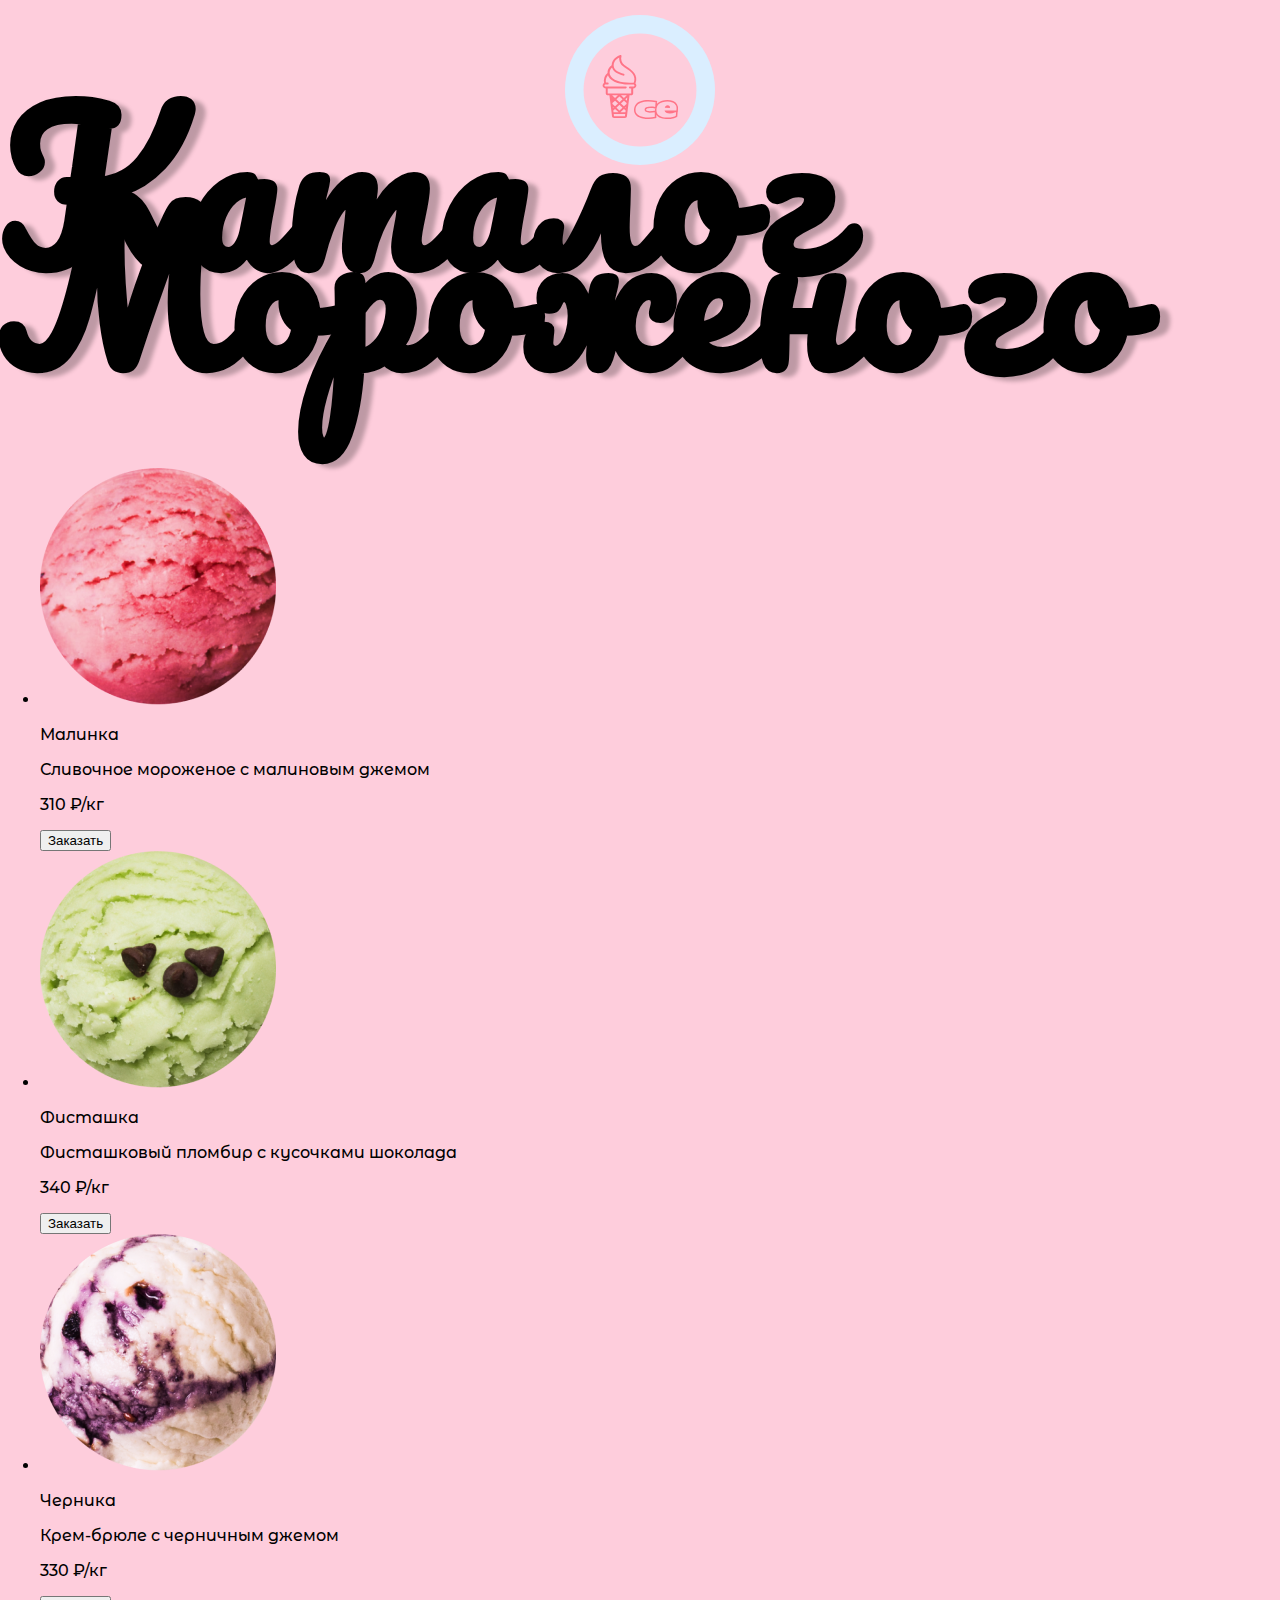
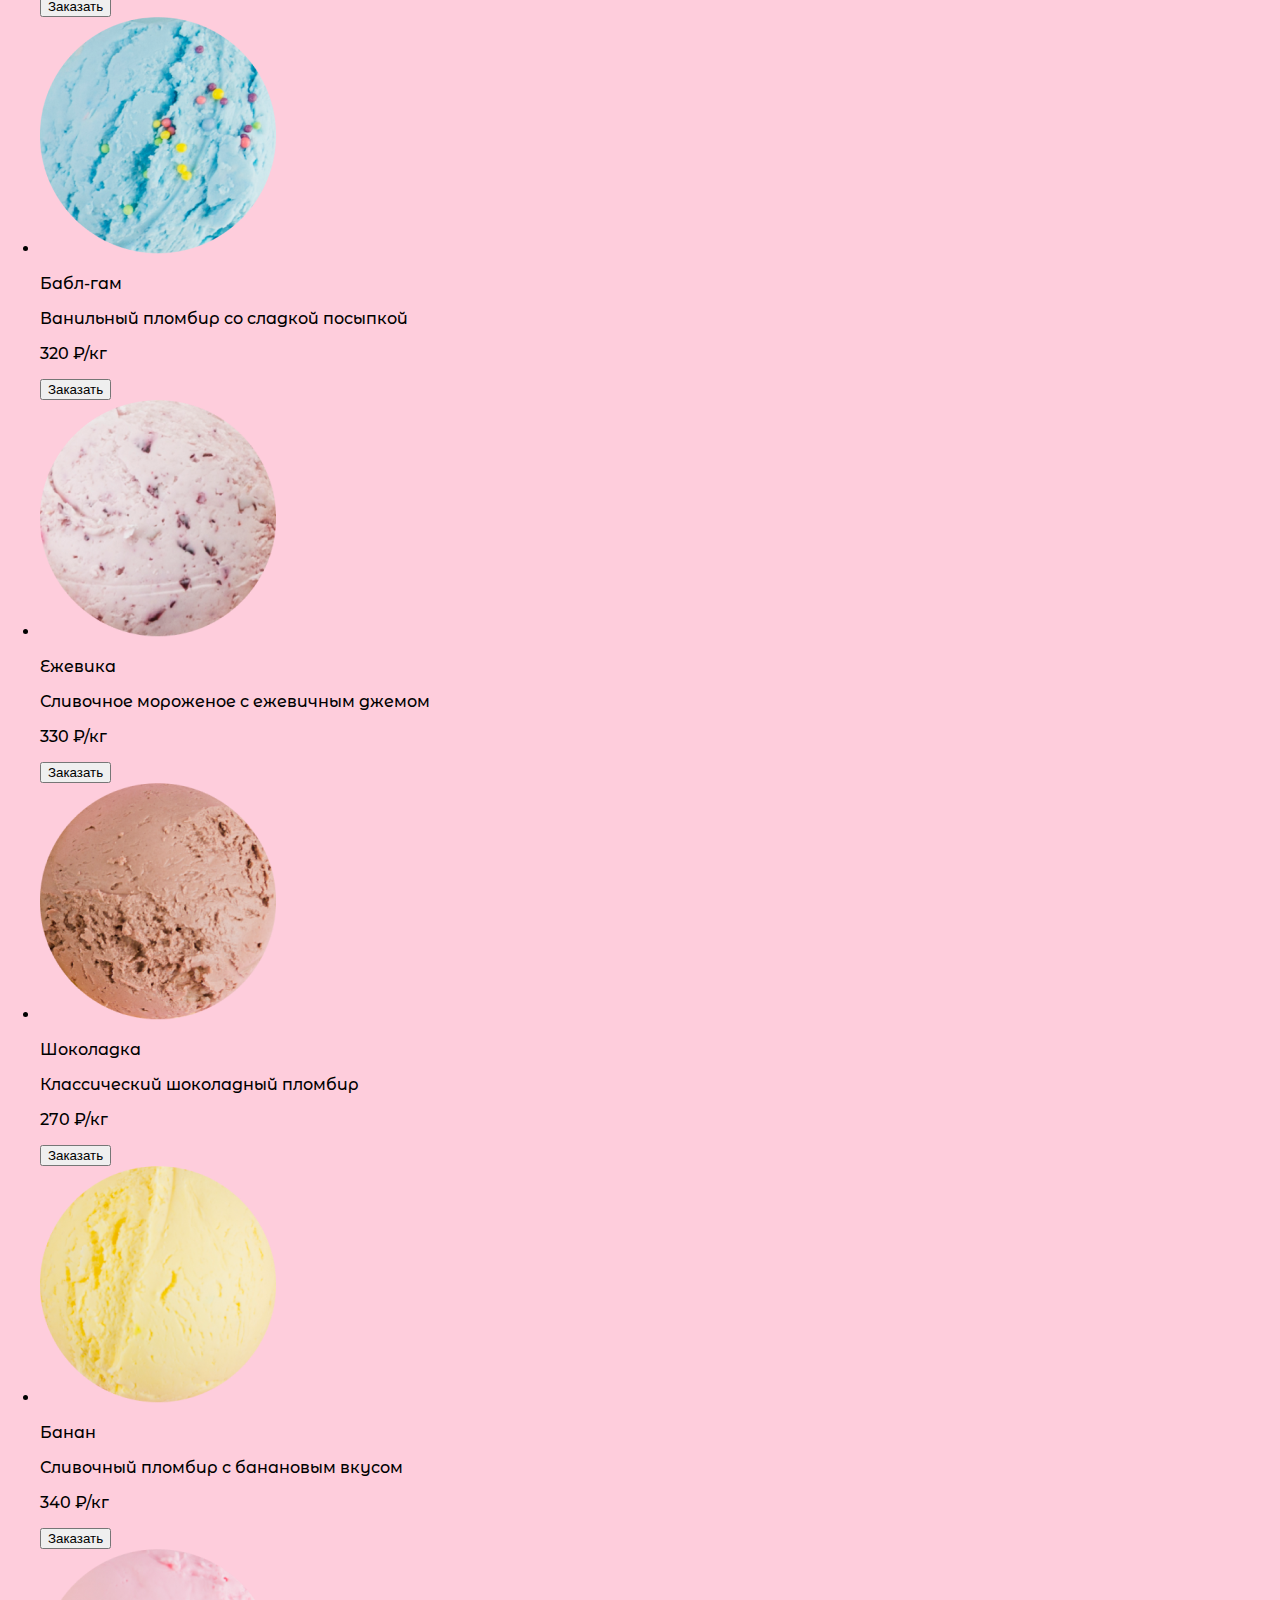
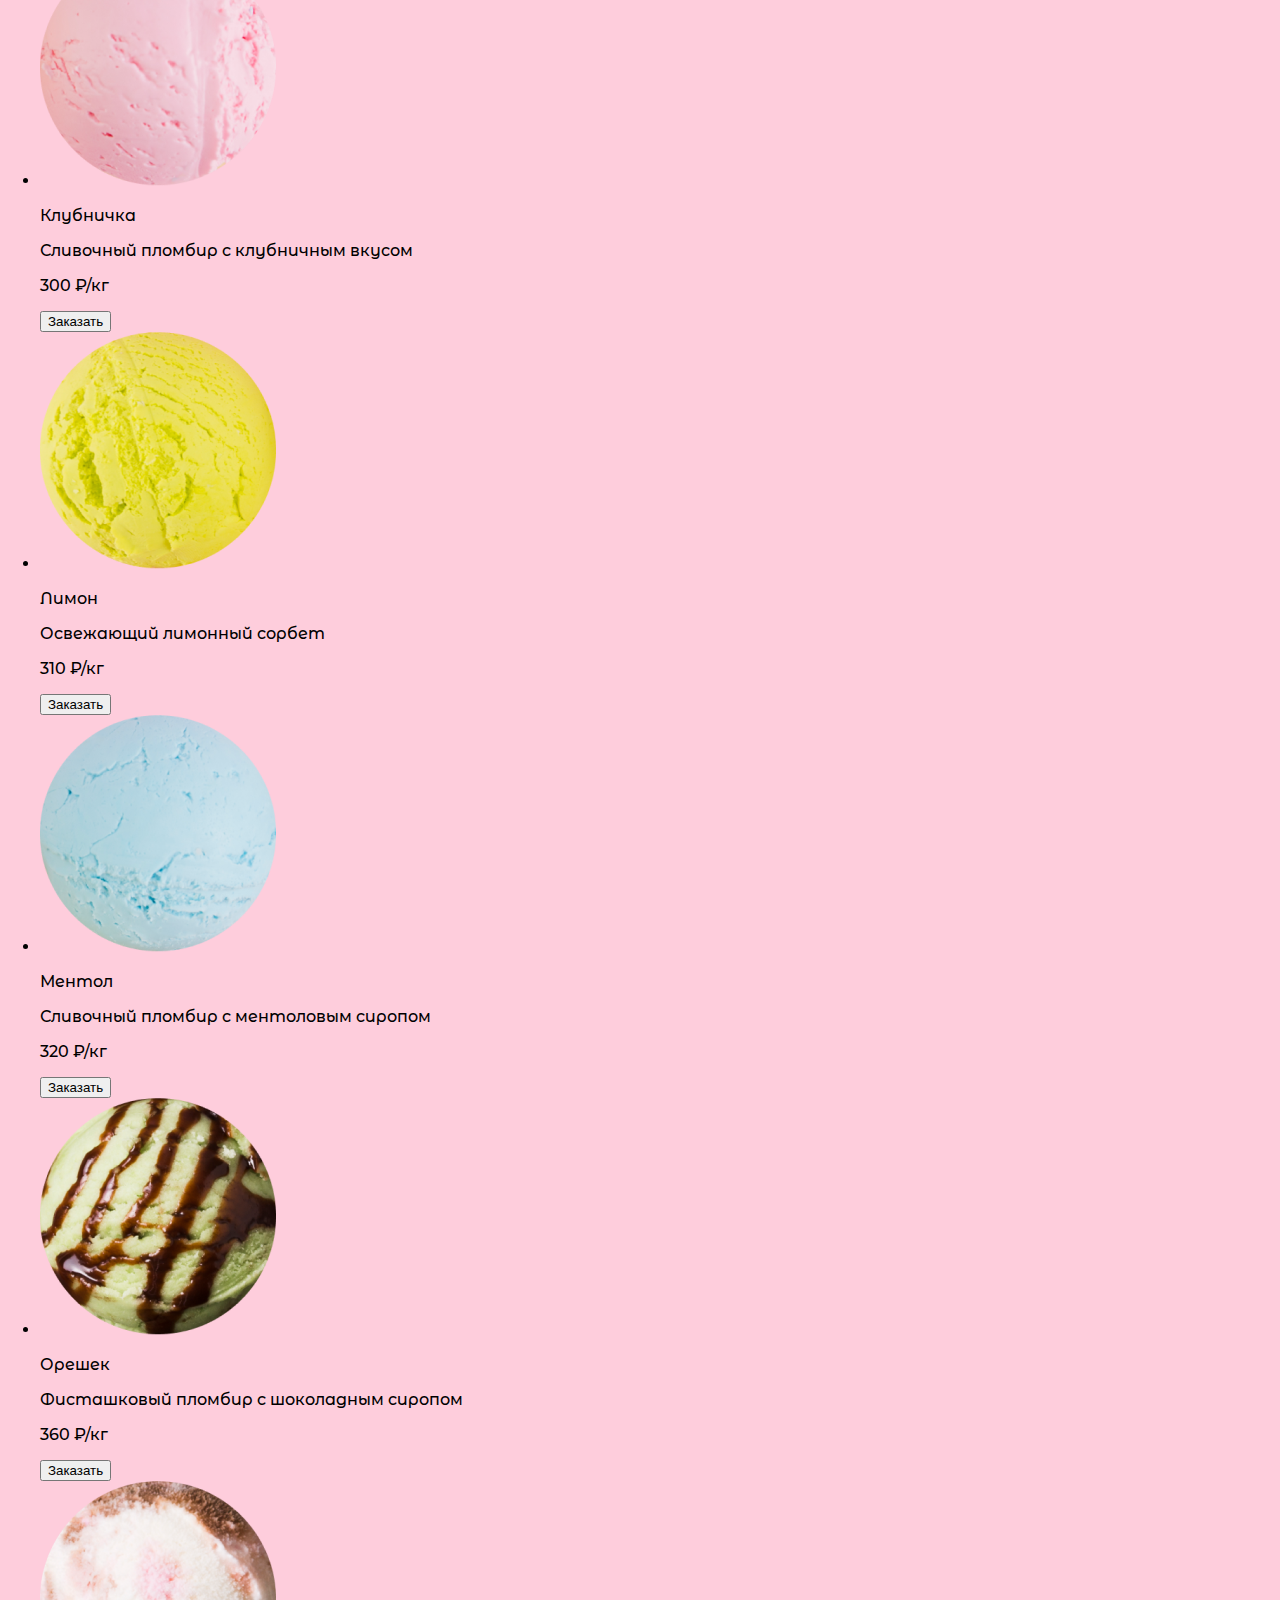
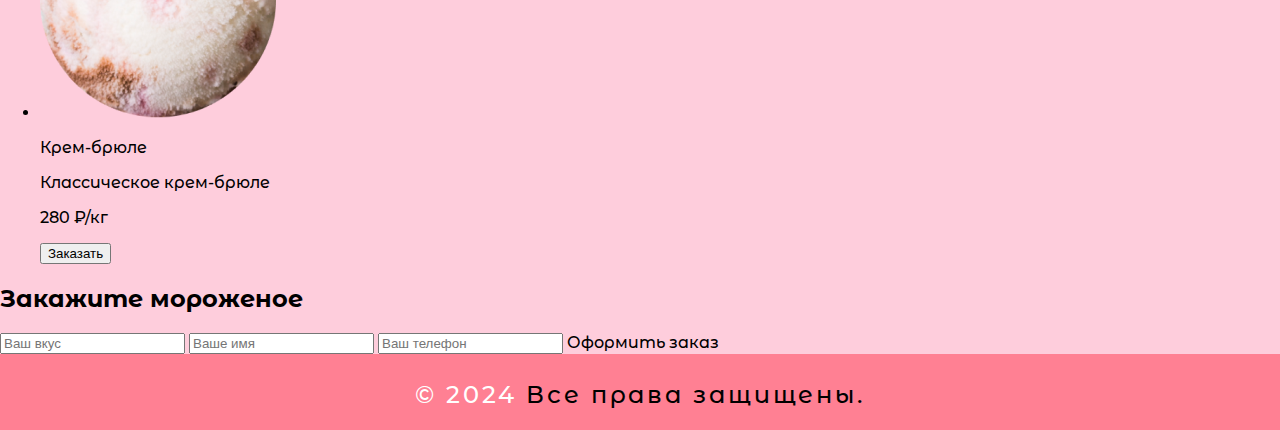
==== catalog.html @ 4548ae8e "Выгружает вторую страницу" ====
<!DOCTYPE html>
<html lang="ru">
    <head>
        <meta charset="UTF-8">
        <meta name="viewport" content="width=device-width, initial-scale=1.0">
        <title>Мороженое</title>
        <link rel="preconnect" href="https://fonts.googleapis.com">
        <link rel="preconnect" href="https://fonts.gstatic.com" crossorigin>
        <link href="https://fonts.googleapis.com/css2?family=Pacifico&display=swap" rel="stylesheet">
        <link href="https://fonts.googleapis.com/css2?family=Montserrat+Alternates:wght@500;700;800&display=swap"
            rel="stylesheet">
        <link rel="stylesheet" href="styles/styles.css">
        <link rel="stylesheet" href="styles/styles-price.css">
    </head>
    <body>
        <main class="content">
            <section class="title">
                <picture>
                    <source srcset="images/logo-mobile.svg" width="41" height="39" media="(max-width: 1239px)">
                    <img src="images/logo.svg" alt="Логотип" class="logo" width="150" height="150">
                </picture>
                <h1 class="title-text">Каталог<br> Мороженого</h1>
            </section>
            <div class="price-section">
            <section class="price">
                <ul class="ice-sell">
                    <li class="ice-sell-prive">
                        <img src="/images/malina1.png" class="icon-sell-img">
                        <p class="card-title">Малинка</p>
                        <p class="card-sub">Сливочное мороженое с малиновым джемом</p>
                        <p class="card-price">310 ₽/кг</p>
                        <button class="card-button">Заказать</button>
                    </li>
                    <li class="ice-sell-prive">
                        <img src="/images/fistahki1.png" class="icon-sell-img">
                        <p class="card-title">Фисташка</p>
                        <p class="card-sub">Фисташковый пломбир с кусочками шоколада</p>
                        <p class="card-price">340 ₽/кг</p>
                        <button class="card-button">Заказать</button>
                    </li>
                    <li class="ice-sell-prive">
                        <img src="/images/chernik1.png" class="icon-sell-img">
                        <p class="card-title">Черника</p>
                        <p class="card-sub">Крем-брюле с черничным джемом</p>
                        <p class="card-price">330 ₽/кг</p>
                        <button class="card-button">Заказать</button>
                    </li>
                    <li class="ice-sell-prive">
                        <img src="/images/bablgam1.png" class="icon-sell-img">
                        <p class="card-title">Бабл-гам</p>
                        <p class="card-sub">Ванильный пломбир со сладкой посыпкой</p>
                        <p class="card-price">320 ₽/кг</p>
                        <button class="card-button">Заказать</button>
                    </li>
                    <li class="ice-sell-prive">
                        <img src="/images/ejevika1.png" class="icon-sell-img">
                        <p class="card-title">Ежевика</p>
                        <p class="card-sub">Сливочное мороженое с ежевичным джемом</p>
                        <p class="card-price">330 ₽/кг</p>
                        <button class="card-button">Заказать</button>
                    </li>
                    <li class="ice-sell-prive">
                        <img src="/images/chokolad1.png" class="icon-sell-img">
                        <p class="card-title">Шоколадка</p>
                        <p class="card-sub">Классический шоколадный пломбир</p>
                        <p class="card-price">270 ₽/кг</p>
                        <button class="card-button">Заказать</button>
                    </li>
                    <li class="ice-sell-prive">
                        <img src="/images/banan1.png" class="icon-sell-img">
                        <p class="card-title">Банан</p>
                        <p class="card-sub">Сливочный пломбир с банановым вкусом</p>
                        <p class="card-price">340 ₽/кг</p>
                        <button class="card-button">Заказать</button>
                    </li>
                    <li class="ice-sell-prive">
                        <img src="/images/klybni1.png" class="icon-sell-img">
                        <p class="card-title">Клубничка</p>
                        <p class="card-sub">Сливочный пломбир с клубничным вкусом</p>
                        <p class="card-price">300 ₽/кг</p>
                        <button class="card-button">Заказать</button>
                    </li>
                    <li class="ice-sell-prive">
                        <img src="/images/lemon1.png" class="icon-sell-img">
                        <p class="card-title">Лимон</p>
                        <p class="card-sub">Освежающий лимонный сорбет</p>
                        <p class="card-price">310 ₽/кг</p>
                        <button class="card-button">Заказать</button>
                    </li>
                    <li class="ice-sell-prive">
                        <img src="/images/mentol1.png" class="icon-sell-img">
                        <p class="card-title">Ментол</p>
                        <p class="card-sub">Сливочный пломбир с ментоловым сиропом</p>
                        <p class="card-price">320 ₽/кг</p>
                        <button class="card-button">Заказать</button>
                    </li>
                    <li class="ice-sell-prive">
                        <img src="/images/orehek1.png" class="icon-sell-img">
                        <p class="card-title">Орешек</p>
                        <p class="card-sub">Фисташковый пломбир с шоколадным сиропом</p>
                        <p class="card-price">360 ₽/кг</p>
                        <button class="card-button">Заказать</button>
                    </li>
                    <li class="ice-sell-prive">
                        <img src="/images/krem-bryle.png" class="icon-sell-img">
                        <p class="card-title">Крем-брюле</p>
                        <p class="card-sub">Классическое крем-брюле</p>
                        <p class="card-price">280 ₽/кг</p>
                        <button class="card-button">Заказать</button>
                    </li>
                </ul>
            </section>
            <section class="order-form">
                <form>
                <h2 class="form-title">Закажите мороженое</h2>
                <div class="form">
                    <input type="text" class="input-form" placeholder="Ваш вкус">
                    <input type="text" class="input-form" placeholder="Ваше имя">
                    <input type="tel" class="input-form" placeholder="Ваш телефон">
                    <buttom class="input__button" type="buttom" >Оформить заказ</buttom>
                </div>
                </form>
            </section>
        </div>
        </main>
        <footer class="footer">
            <p class="footer-text"><span>© 2024</span> Все права защищены.</p>
        </footer>
    
    </body>
</html>
---- styles/styles.css ----
*,
*::before,
*::after {
    box-sizing: border-box;
}

body {
    margin: 0;
    font-family: "Montserrat Alternates", sans-serif;
    font-weight: 500;
    color: #000;
    font-style: normal;
    background: #FECDDC;
}

.visually-hidden {
    position: absolute;
    width: 1px;
    height: 1px;
    margin: -1px;
    border: 0;
    padding: 0;
    white-space: nowrap;
    clip-path: inset(100%);
    clip: rect(0 0 0 0);
    overflow: hidden;
}

.wrapper {
    max-width: 1200px;
    margin: 0 auto;
}

.button {
    font-size: 24px;
    line-height: 29px;
    text-align: center;
    color: #D23166;
    text-decoration: none;
    background: #fff;
    border: 3px solid #D23166;
    border-radius: 60px;
    padding: 19px 36px 15px 43px;
    display: block;
    width: 371px;
}

.header {
    background: url(../images/ice-cream.png) no-repeat right 6% top, url(../images/background1.jpg);
    background-size: 500px auto, cover;
    color: #fff;
    padding: 52px 0 134px;
}

.title {
    font-family: 'Pacifico', cursive;
    font-style: normal;
    font-weight: 400;
    font-size: 100px;
    line-height: 100%;
    letter-spacing: 0.04em;
    text-shadow: 10px 4px 4px rgba(0, 0, 0, 0.25);
    margin: 0 0 90px;
    width: 870px;
}

.promo-text {
    font-size: 22px;
    line-height: 140%;
    margin: 0 0 85px;
    width: 790px;
}

.nav-link {
    font-size: 28px;
    line-height: 34px;
    color: #000000;
    text-decoration: none;
    transition: color 0.3 ease;
    display: inline-block;
}

.nav-link:hover,
.nav-link:focus-visible {
    color: #D23166;
}

.nav-link:active {
    opacity: 0.7;
}

.nav-link::after {
    content: "";
    display: block;
    width: 100%;
    height: 1px;
    background: #D23166;
    transform: scale(0);
    transition: transform 0.3s ease;
    transform-origin: left center;
}

.nav-link:hover::after {
    transform: scale(1);
}

.nav-list {
    margin: 0;
    padding: 0;
    list-style: none;
    display: grid;
    grid-template-columns: 1fr 1fr 150px 2fr;
}

.nav-list-item:last-child {
    grid-column: 4/5;
    margin-left: 80px;
}

.main-nav {
    background: #fff;
    border: solid #D23166 2px;
    border-radius: 100px;
    padding: 17px 93px 22px;
    margin-bottom: 105px;
}

.logo {
    width: 150px;
    height: 150px;
    display: block;
    position: absolute;
    top: 15px;
    left: 50%;
    transform: translateX(-50%);
}

.traditions {
    background: url(../images/milk1.png) no-repeat left 12% top, url(../images/milk2.png) no-repeat right 13% bottom #DAEEFF;
    padding: 102px 0 186px;
    position: relative;
}

.traditions::before {
    content: "";
    display: block;
    width: 250px;
    height: 216px;
    background: url(../images/rainbow.svg) no-repeat;
    position: absolute;
    top: -134px;
    right: 24%;
}

.traditions-title {
    margin: 0 81px 47px 0;
    font-family: 'Pacifico', cursive;
    font-weight: 400;
    font-size: 86px;
    line-height: 151px;
    text-align: right;
    letter-spacing: 0.04em;
    color: #E44277;
    text-shadow: 10px 4px 4px rgba(0, 0, 0, 0.25);
}

.wrapper-text {
    display: grid;
    grid-template-columns: repeat(2, 1fr);
    column-gap: 128px;
}

.traditions-text {
    font-size: 20px;
    line-height: 155%;
    margin: 0 0 16px;
}

.traditions-text:first-of-type {
    margin-top: 165px;
}

.traditions-text:nth-of-type(2) {
    order: 1;
}

.traditions-text:last-of-type {
    text-align: right;
}

.select {
    padding: 65px 0 108px;
}

.select-title {
    font-family: 'Pacifico', cursive;
    font-style: normal;
    font-weight: 400;
    font-size: 60px;
    line-height: 105px;
    text-align: center;
    letter-spacing: 0.04em;
    color: #8008A9;
    text-shadow: 10px 4px 4px rgba(0, 0, 0, 0.25);
    margin: 0 0 205px;
}

.select-list {
    margin: 0;
    padding: 0;
    list-style: none;
    display: flex;
    flex-wrap: wrap;
    gap: 24px;
}

.select-list-item {
    width: 384px;
    background: #DAEEFF;
    padding: 0 20px 41px;
    border-radius: 20px;
    position: relative;
}

.select-image {
    display: block;
    width: 344px;
    height: auto;
    position: absolute;
    top: -126px;
}

.select-subtitle {
    font-family: 'Pacifico', cursive;
    font-weight: 400;
    font-size: 40px;
    line-height: 70px;
    text-align: center;
    color: #8008A9;
    margin: 155px 0 30px;
}

.select-text {
    font-size: 20px;
    line-height: 34px;
    text-align: center;
    margin: 0 0 68px;
}

.select-link {
    display: block;
    text-decoration: none;
    width: 74px;
    height: 74px;
    border-radius: 50%;
    background: url(../images/arrow.svg) no-repeat center #FECDDC;
    border: 2px solid #000;
    margin: 0 auto;
}

.magic {
    background: url(../images/background3.svg) no-repeat, linear-gradient(to bottom, transparent 250px, #DAEEFF 250px);
    background-size: 100% auto, auto auto;
    padding-bottom: 100px;
}

.taste-buttons-list {
    margin: 0 auto;
    padding: 0;
    list-style-type: none;
    display: flex;
    gap: 6px;
}

.taste-button {
    display: block;
    font-size: 24px;
    line-height: 29px;
    text-align: center;
    letter-spacing: 0.12em;
    color: #000000;
    width: 190px;
    border-radius: 100px;
    border: 3px solid #000;
    padding: 19px 5px;
    font-family: inherit;
    transition: background 0.3s ease;
}

.button-vanilla {
    background: #F6E6BB;
    transform: rotate(-7.52deg);
}

.button-vanilla:not(:disabled):hover,
.button-vanilla:focus-visible {
    background: #FADD8C;
}

.taste-button:not(:disabled):active {
    opacity: 0.7;
}

.taste-button:disabled {
    background: #DDDDDD;
    border: #A5A5A5 3px solid;
}

.button-blueberry {
    background: #A470B6;
    transform: rotate(-6.82deg) translateY(-23px);
}

.button-choco {
    background: #92604C;
    transform: rotate(-3.19deg) translateY(-38px);
}

.button-strawberry {
    background: #F09BB2;
    transform: rotate(2.41deg) translateY(-39px);
}

.button-pistach {
    background: #A5CF8A;
    transform: rotate(6.69deg) translateY(-25px);
}

.button-mango {
    background: #F3CB60;
    transform: rotate(9.02deg);
}

.magic-content {
    display: flex;
    gap: 68px;
}

.magic-title {
    font-family: 'Pacifico', cursive;
    font-weight: 400;
    font-size: 96px;
    line-height: 100%;
    text-align: right;
    color: #E44277;
    text-shadow: 10px 4px 4px rgba(0, 0, 0, 0.25);
    margin: 202px 0 41px;
}

.name-list {
    display: none;
}

.magic-text {
    font-size: 20px;
    line-height: 160%;
    text-align: right;
    margin: 0 0 33px;
}

.magic-button {
    color: #000;
    border: #F3CB60 solid 3px;
    margin-left: auto;
}

.ice-cream-list {
    margin: 0;
    padding: 0;
    list-style: none;
    position: relative;
}

.widget {
    width: 644px;
    height: 735px;
    background: url(../images/wafel.png) no-repeat left -100px top -60px, url(../images/circle.svg) no-repeat center;
    flex-shrink: 0;
}

.ice-cream-img {
    position: absolute;
    transition-property: transform;
    transition-duration: 0.3s;
}

.ice-vanilla {
    width: 127px;
    height: 107px;
    top: 300px;
    left: 40px;
}

.ice-blueberry {
    width: 153px;
    height: 139px;
    top: 440px;
    left: 60px;
}

.ice-choco {
    width: 129px;
    height: 117px;
    top: 540px;
    left: 230px;
}

.ice-strawberry {
    width: 134px;
    height: 120px;
    top: 130px;
    left: 370px;
}

.ice-pistach {
    width: 128px;
    height: 119px;
    top: 230px;
    left: 460px;
}

.ice-mango {
    width: 130px;
    height: 130px;
    top: 380px;
    left: 460px;
}
.ice-current {
    transform: scale(1.4);
}

.subscribe {
    padding-top: 190px;
    padding-bottom: 65px;
    background: url(../images/background2.png) repeat-x;
}

.subscribe-input {
    font-family: inherit;
    font-style: normal;
    font-weight: 500;
    font-size: 20px;
    line-height: 24px;
    color: #000000;
    background: #fff;
    border: 2px #000 solid;
    border-radius: 14px;
    padding: 17px 29px 19px 26px;
    width: 367px;
}

.subscribe-button {
    font-family: inherit;
    font-style: normal;
    font-weight: 500;
    font-size: 24px;
    line-height: 29px;
    text-align: center;
    color: #FFFFFF;
    padding: 16px 26px 15px 27px;
    border: 2px #fff solid;
    border-radius: 14px;
    background: #E44277;
    width: 289px;
}

.subscribe-form {
    display: flex;
    gap: 18px;
    align-items: center;
    background: url(../images/subscribe.png) no-repeat right top;
    min-height: 430px;
}

.footer {
    padding-top: 26px;
    padding-bottom: 21px;
    background: #FF8093;
}

.footer-text {
    font-size: 24px;
    line-height: 29px;
    text-align: center;
    letter-spacing: 0.12em;
    color: #000;
    margin: 0;
}

.footer-text span {
    color: #fff;
}

.burger {
    display: none;
}

@media (max-width: 1239px) {
    .button {
        width: 100%;
        padding: 19px 15px 15px;
    }

    .burger {
        border: none;
        background: transparent;
        display: block;
        width: 32px;
        height: 32px;
        display: flex;
        flex-direction: column;
        justify-content: space-between;
        padding: 10px 6px;
        position: absolute;
        top: 21px;
        right: 20px;
        z-index: 5;
    }

    .burger-line {
        display: block;
        width: 20px;
        height: 2px;
        background: #fff;
        transition: transform 0.3s ease;
    }

    .burger-close .burger-line:first-child {
        transform: rotate(-45deg) translate(-3px, 3px);
    }

    .burger-close .burger-line:nth-child(2) {
        display: none;
    }

    .burger-close .burger-line:nth-child(3) {
        transform: rotate(45deg) translate(-4px, -4px);
    }

    .title {
        font-size: 40px;
        letter-spacing: 0.04em;
        text-shadow: 10px 4px 4px rgba(0, 0, 0, 0.25);
        width: 100%;
        margin-bottom: 28px;
    }

    .header {
        padding: 306px 21px 91px 18px;
        background: url(../images/ice-cream.png) no-repeat center top, url(../images/background1.jpg);
        background-size: 227px auto, cover;
    }

    .promo-text {
        font-size: 18px;
        margin-bottom: 41px;
        width: 100%;
    }

    .logo {
        width: 41px;
        height: 39px;
        top: 20px;
        left: 20px;
        transform: translateX(0);
        z-index: 5;
    }

    .main-nav {
        border-radius: 0;
        border: none;
        background: #FFBDC1;
        padding: 0;
        margin-bottom: 0;
        position: absolute;
        top: -100%;
        left: 0;
        right: 0;
        /* display: none; */
        opacity: 0;
        transition-property: top, opacity;
        transition-duration: 0.7s;
        transition-timing-function: ease;
    }

    .main-nav-open {
        /* display: block; */
        top: 0;
        opacity: 1;
        transition-property: top, opacity;
        transition-duration: 1s;
        transition-timing-function: ease;
    }

    .nav-list {
        display: block;
        padding-top: 62px;
    }

    .nav-list-item:last-child {
        margin-left: 0;
    }

    .nav-link {
        color: #FFFFFF;
        display: block;
        text-align: center;
        padding-bottom: 15px;
        padding-top: 18px;
        border-bottom: 1px solid #fff;
    }

    .nav-link-last {
        border-bottom: none;
    }

    .traditions::before {
        display: none;
    }

    .traditions {
        background: url(../images/milk1-mobile.png) no-repeat left top -45px #DAEEFF;
        padding: 94px 20px 32px;
    }

    .traditions-title {
        font-size: 42px;
        line-height: 137%;
        text-align: center;
        text-shadow: 4px 0px 4px rgba(0, 0, 0, 0.25);
        margin-bottom: 20px;
        margin-right: 0;
    }

    .wrapper-text {
        display: block;
    }

    .traditions-text:first-of-type {
        margin-top: 0;
    }

    .traditions-text {
        font-size: 18px;
        margin-bottom: 10px;
    }

    .traditions-text:last-of-type {
        text-align: left;
        background: url(../images/milk2-mobile.png) no-repeat right top -10px;
        padding-top: 76px;
        margin-top: -10px;
        margin-right: -20px;
        padding-right: 20px;
    }

    .select {
        padding: 50px 20px 109px;
    }

    .select-title {
        font-size: 36px;
        line-height: 137%;
        text-shadow: 4px 0px 4px rgba(0, 0, 0, 0.25);
        margin-bottom: 133px;
    }

    .select-list {
        row-gap: 120px;
    }

    .select-image {
        width: 244px;
        top: -85px;
    }

    .select-list-item {
        width: 281px;
        padding: 0 18px 39px;
    }

    .select-subtitle {
        margin: 116px 0 22px;
        font-size: 30px;
        line-height: 53px;
    }

    .select-text {
        font-size: 18px;
        line-height: 34px;
        margin-bottom: 32px;
    }

    .subscribe {
        padding: 344px 20px 52px;
    }

    .subscribe-form {
        background: none;
        display: block;
        min-height: auto;
    }

    .subscribe-input {
        padding: 17px 30px 19px 26px;
        width: 280px;
        margin-bottom: 20px;
    }

    .subscribe-button {
        width: 280px;
        padding: 16px 17px 15px 27px;
    }

    .magic {
        padding-bottom: 52px;
    }

    .taste-button {
        border-radius: 50%;
        width: 50px;
        height: 50px;
        border: none;
        transform: none;
    }

    .taste-button-text {
        display: none;
    }

    .taste-buttons-list {
        display: grid;
        grid-template-columns: repeat(4, 1fr);
        grid-template-rows: repeat(2, 1fr);
        gap: 34px 30px;
        align-items: center;
    }

    .taste-buttons-list li:first-child {
        grid-column: 1/2;
        grid-row: 1/3;
    }

    .taste-buttons-list li:nth-child(4) {
        grid-column: 4/5;
        grid-row: 1/3;
    }

    .magic-content {
        display: block;
    }

    .magic {
        background: url(../images/background3.svg) no-repeat, linear-gradient(to bottom, transparent 50px, #DAEEFF 50px);
        background-size: 100% auto, auto auto;
        position: relative;
        padding-top: 232px;
    }

    .widget {
        width: 100%;
        height: 350px;
        background: url(../images/wafel.png) no-repeat left -40px top -20px, url(../images/circle.svg) no-repeat center;
        background-size: 350px auto, 250px 250px;
    }

    .magic-title {
        font-size: 42px;
        line-height: 137%;
        text-align: center;
        text-shadow: 4px 0px 4px rgba(0, 0, 0, 0.25);
        margin: 0;
        position: absolute;
        left: 0;
        top: 81px;
    }

    .magic-text {
        font-size: 18px;
        line-height: 155%;
        text-align: left;
        padding-left: 20px;
        padding-right: 20px;
        margin-bottom: 22px;
    }

    .ice-vanilla {
        width: 63px;
        height: 53px;
        top: 140px;
        left: 20px;
    }

    .ice-blueberry {
        width: 75px;
        height: 68px;
        top: 200px;
        left: 30px;
    }

    .ice-choco {
        width: 64px;
        height: 58px;
        top: 250px;
        left: 100px;
    }

    .ice-strawberry {
        width: 66px;
        height: 59px;
        top: 50px;
        left: 180px;
    }

    .ice-pistach {
        width: 63px;
        height: 59px;
        top: 100px;
        left: 230px;
    }

    .ice-mango {
        width: 65px;
        height: 65px;
        top: 180px;
        left: 230px;
    }
    

    .magic-button {
        width: 280px;
        margin: 0 auto;
    }

    .name-list {
        display: block;
        margin: 0;
        padding: 0;
        list-style-type: none;
        width: 100%;
        position: relative;
        min-height: 115px;
    }

    .name {
        position: absolute;
        font-size: 24px;
        line-height: 29px;
        text-align: center;
        letter-spacing: 0.12em;
        color: #000000;
        border-top: 3px #000 solid;
        border-bottom: 3px #000 solid;
        padding-top: 19px;
        padding-bottom: 21px;
        margin-bottom: 40px;
        opacity: 0;
        transform: translateX(100%);
        transition-property: display, opacity, transform;
        transition-duration: 0.3s;
        transition-delay: 0s, 0.3s;
        top: 0;
        left: 0;
        right: 0;
    }
    .name-vanille {
        background: #F6E6BB;
    }
    .name-blueberry {
        background: #A470B6;
    }
    .name-choco {
        background: #92604C;
    }
    .name-strawberry {
        background: #F09BB2;
    }
    .name-pistach {
        background: #A5CF8A;
    }
    .name-mango {
        background: #F3CB60;
    }
    .name-current {
        display: block;
        opacity: 1;
        transform: translateX(0);
    }
}
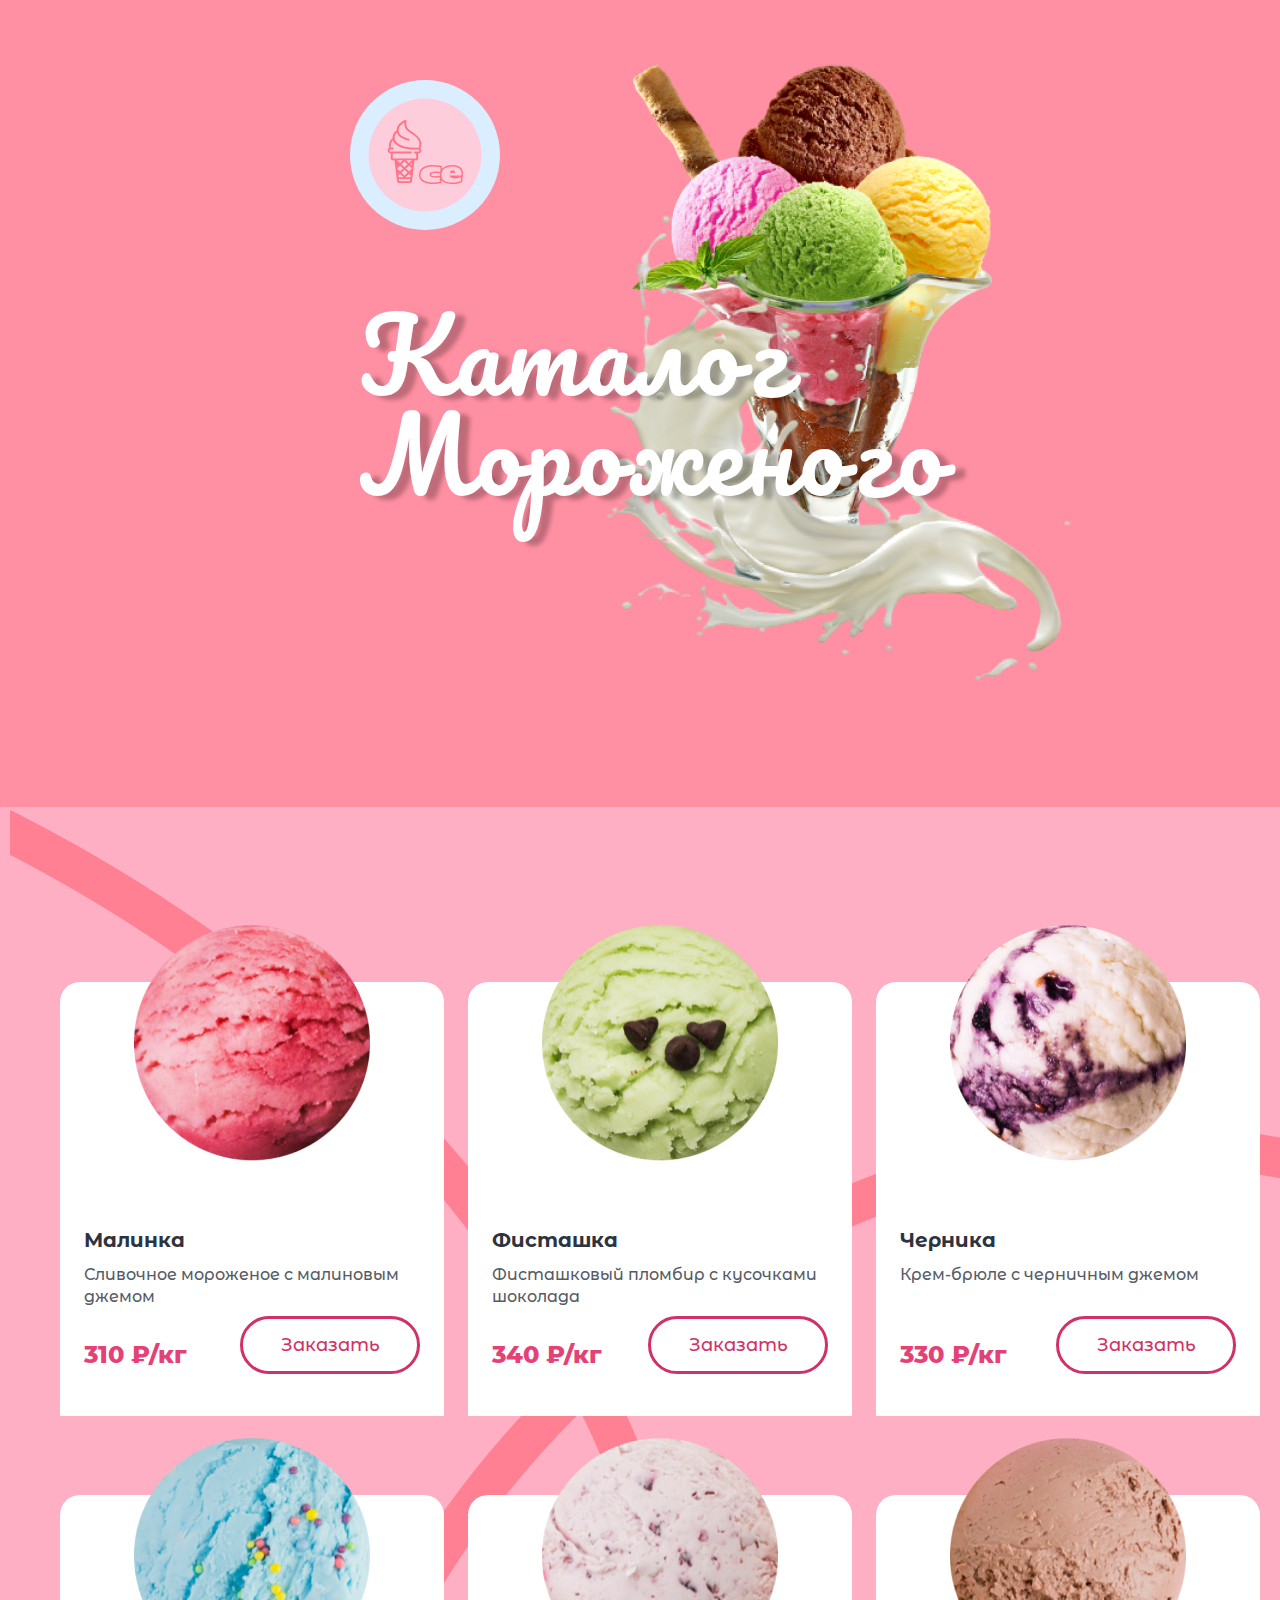
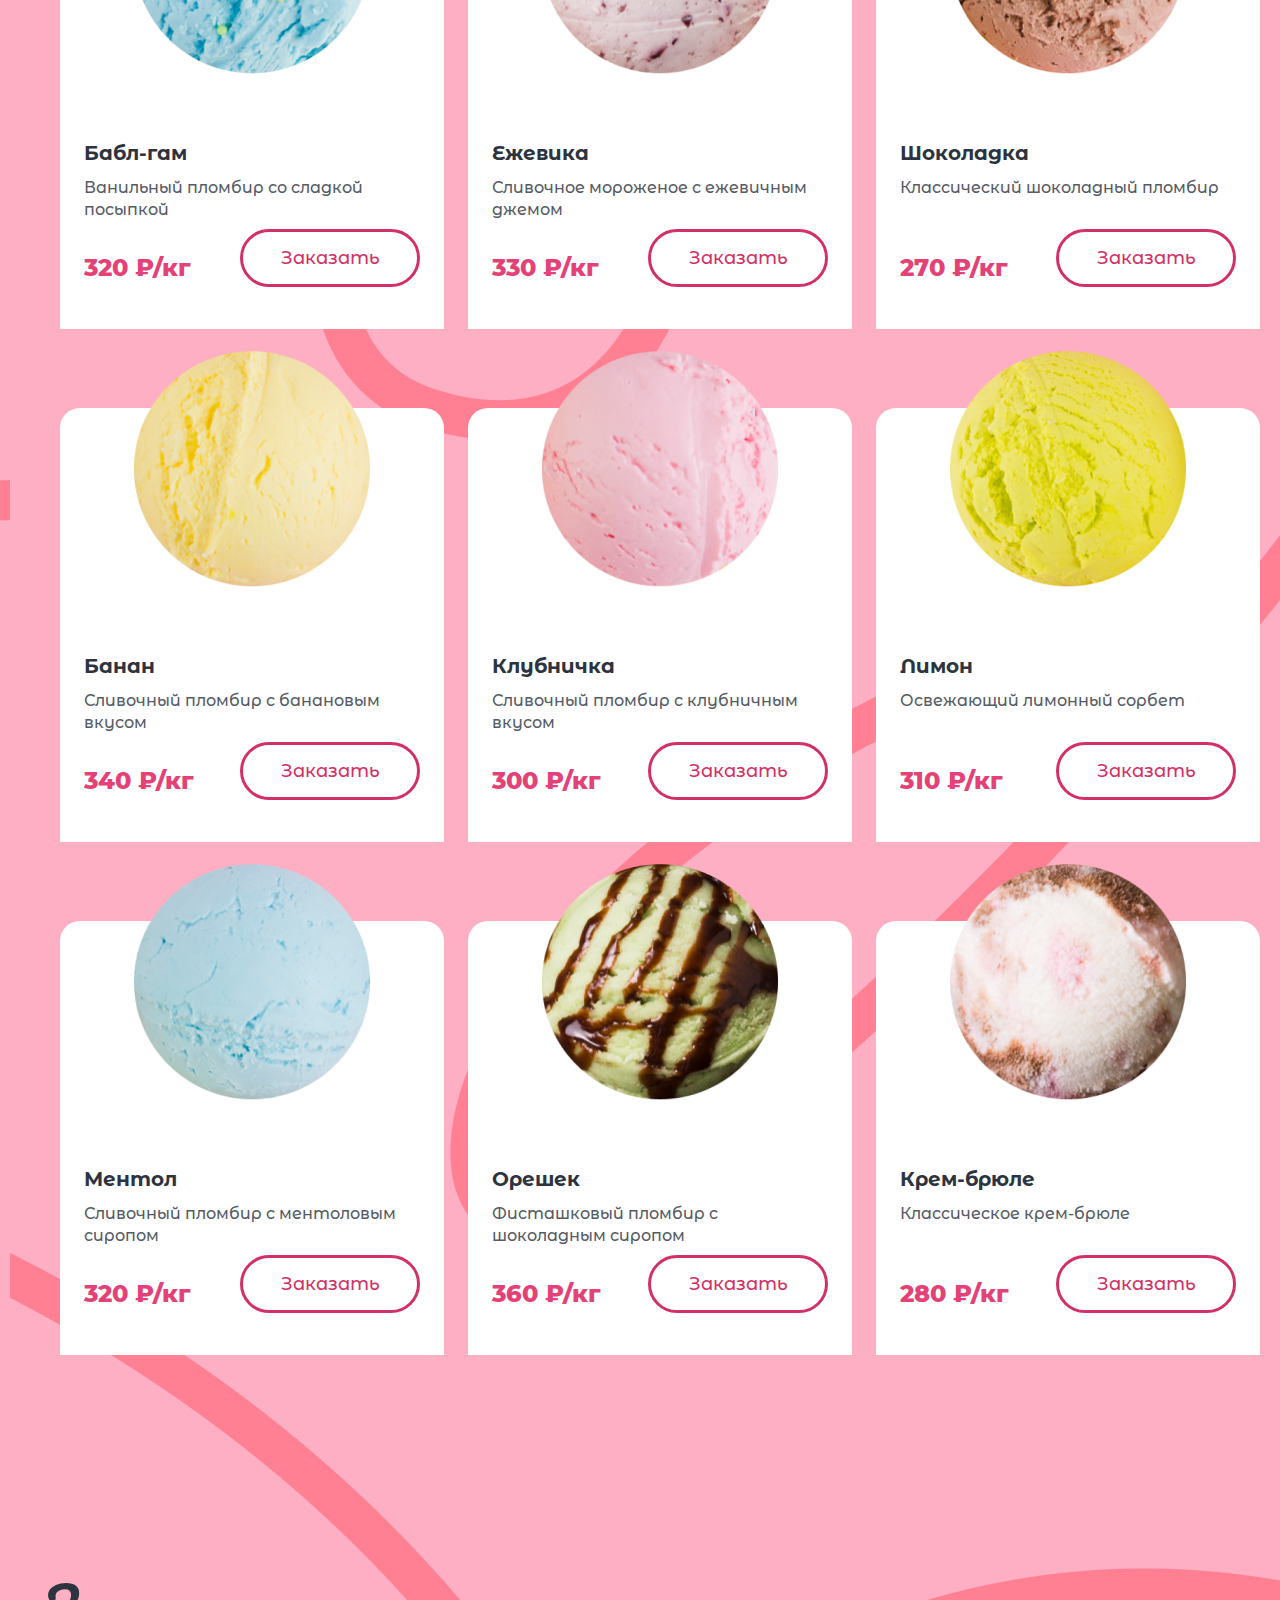
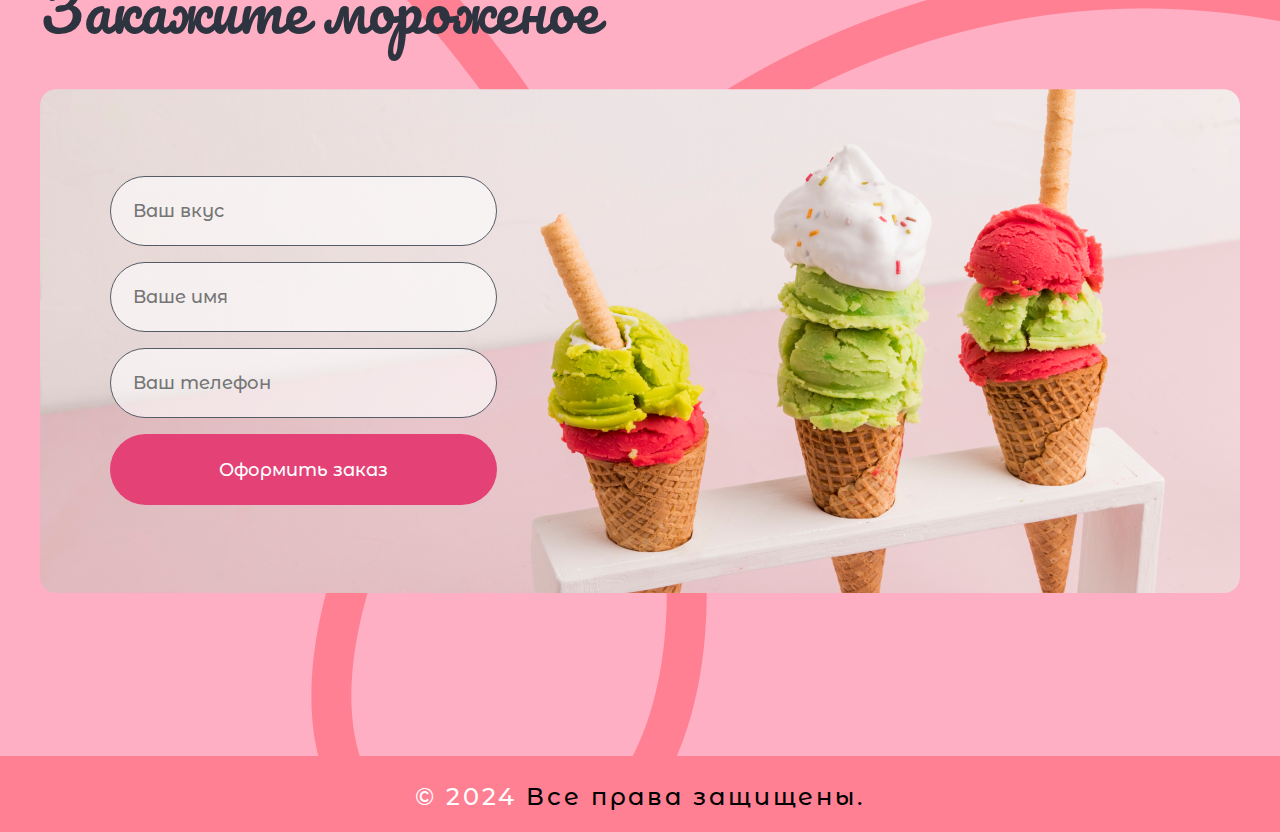
==== commit 2755d1af: "Update catalog.html" ====
--- a/catalog.html
+++ b/catalog.html
@@ -25,84 +25,84 @@
             <section class="price">
                 <ul class="ice-sell">
                     <li class="ice-sell-prive">
-                        <img src="/images/malina1.png" class="icon-sell-img">
+                        <img src="images/malina1.png" class="icon-sell-img">
                         <p class="card-title">Малинка</p>
                         <p class="card-sub">Сливочное мороженое с малиновым джемом</p>
                         <p class="card-price">310 ₽/кг</p>
                         <button class="card-button">Заказать</button>
                     </li>
                     <li class="ice-sell-prive">
-                        <img src="/images/fistahki1.png" class="icon-sell-img">
+                        <img src="images/fistahki1.png" class="icon-sell-img">
                         <p class="card-title">Фисташка</p>
                         <p class="card-sub">Фисташковый пломбир с кусочками шоколада</p>
                         <p class="card-price">340 ₽/кг</p>
                         <button class="card-button">Заказать</button>
                     </li>
                     <li class="ice-sell-prive">
-                        <img src="/images/chernik1.png" class="icon-sell-img">
+                        <img src="images/chernik1.png" class="icon-sell-img">
                         <p class="card-title">Черника</p>
                         <p class="card-sub">Крем-брюле с черничным джемом</p>
                         <p class="card-price">330 ₽/кг</p>
                         <button class="card-button">Заказать</button>
                     </li>
                     <li class="ice-sell-prive">
-                        <img src="/images/bablgam1.png" class="icon-sell-img">
+                        <img src="images/bablgam1.png" class="icon-sell-img">
                         <p class="card-title">Бабл-гам</p>
                         <p class="card-sub">Ванильный пломбир со сладкой посыпкой</p>
                         <p class="card-price">320 ₽/кг</p>
                         <button class="card-button">Заказать</button>
                     </li>
                     <li class="ice-sell-prive">
-                        <img src="/images/ejevika1.png" class="icon-sell-img">
+                        <img src="images/ejevika1.png" class="icon-sell-img">
                         <p class="card-title">Ежевика</p>
                         <p class="card-sub">Сливочное мороженое с ежевичным джемом</p>
                         <p class="card-price">330 ₽/кг</p>
                         <button class="card-button">Заказать</button>
                     </li>
                     <li class="ice-sell-prive">
-                        <img src="/images/chokolad1.png" class="icon-sell-img">
+                        <img src="images/chokolad1.png" class="icon-sell-img">
                         <p class="card-title">Шоколадка</p>
                         <p class="card-sub">Классический шоколадный пломбир</p>
                         <p class="card-price">270 ₽/кг</p>
                         <button class="card-button">Заказать</button>
                     </li>
                     <li class="ice-sell-prive">
-                        <img src="/images/banan1.png" class="icon-sell-img">
+                        <img src="images/banan1.png" class="icon-sell-img">
                         <p class="card-title">Банан</p>
                         <p class="card-sub">Сливочный пломбир с банановым вкусом</p>
                         <p class="card-price">340 ₽/кг</p>
                         <button class="card-button">Заказать</button>
                     </li>
                     <li class="ice-sell-prive">
-                        <img src="/images/klybni1.png" class="icon-sell-img">
+                        <img src="images/klybni1.png" class="icon-sell-img">
                         <p class="card-title">Клубничка</p>
                         <p class="card-sub">Сливочный пломбир с клубничным вкусом</p>
                         <p class="card-price">300 ₽/кг</p>
                         <button class="card-button">Заказать</button>
                     </li>
                     <li class="ice-sell-prive">
-                        <img src="/images/lemon1.png" class="icon-sell-img">
+                        <img src="images/lemon1.png" class="icon-sell-img">
                         <p class="card-title">Лимон</p>
                         <p class="card-sub">Освежающий лимонный сорбет</p>
                         <p class="card-price">310 ₽/кг</p>
                         <button class="card-button">Заказать</button>
                     </li>
                     <li class="ice-sell-prive">
-                        <img src="/images/mentol1.png" class="icon-sell-img">
+                        <img src="images/mentol1.png" class="icon-sell-img">
                         <p class="card-title">Ментол</p>
                         <p class="card-sub">Сливочный пломбир с ментоловым сиропом</p>
                         <p class="card-price">320 ₽/кг</p>
                         <button class="card-button">Заказать</button>
                     </li>
                     <li class="ice-sell-prive">
-                        <img src="/images/orehek1.png" class="icon-sell-img">
+                        <img src="images/orehek1.png" class="icon-sell-img">
                         <p class="card-title">Орешек</p>
                         <p class="card-sub">Фисташковый пломбир с шоколадным сиропом</p>
                         <p class="card-price">360 ₽/кг</p>
                         <button class="card-button">Заказать</button>
                     </li>
                     <li class="ice-sell-prive">
-                        <img src="/images/krem-bryle.png" class="icon-sell-img">
+                        <img src="images/krem-bryle.png" class="icon-sell-img">
                         <p class="card-title">Крем-брюле</p>
                         <p class="card-sub">Классическое крем-брюле</p>
                         <p class="card-price">280 ₽/кг</p>
@@ -128,4 +128,4 @@
         </footer>
     
     </body>
-</html>+</html>
--- a/styles/styles-price.css
+++ b/styles/styles-price.css
@@ -0,0 +1,210 @@
+
+
+picture {
+    position: absolute;
+    width: 131px;
+    height: 131px;
+    left: 359px;
+    top: 65px;
+}
+
+.title-text {
+    font-family: 'Pacifico';
+    font-style: normal;
+    font-weight: 400;
+    font-size: 100px;
+    line-height: 100%;
+    letter-spacing: 0.04em;
+    margin: 0;
+    color: #FFFFFF;
+    text-shadow: 10px 4px 4px rgba(0, 0, 0, 0.25);
+    padding-left: 359px;
+}
+
+.title {
+    display: flex;
+    justify-content: space-around;
+    flex-direction: column;
+    background: url(/images/ice-cream2.png) no-repeat right;
+    min-height: 807px;
+    width: 100%;
+    background-color: #FF8093CC;
+    margin: 0;
+}
+
+.price-section {
+    padding-top: 175px;
+    min-height: 2493px;
+    background: url(/images/line2.png) #FEAFC3 10px top;
+}
+
+.price {
+    display: flex;
+    justify-content: center;
+}
+
+.ice-sell {
+    width: 1400px;
+    margin: 0;
+    list-style-type: none;
+    display: flex;
+    justify-content: center;
+    align-items: center;
+    flex-wrap: wrap;
+    row-gap: 79px;
+    column-gap: 24px;
+}
+
+.ice-sell-prive {
+    width: 384px;
+    height: 434px;
+    border-top-left-radius: 20px;
+    border-top-right-radius: 20px;
+    background: #FFFFFF;
+    background-position: top center;
+    display: grid;
+  /* Будет создано 3 колонки */
+    grid-template-columns: 24px 156px 180px 24px;
+  /* Будет создано 3 ряда */
+    grid-template-rows: 226px 40px 68px 58px;
+    justify-content: center;
+    grid-template-areas:
+    "padding img img padding1"
+    "padding title title padding1"
+    "padding sub sub padding1"
+    "padding price button padding1";
+}
+
+.icon-sell-img {
+    grid-area: img;
+    width: 236px;
+    height: 236px;
+    position: relative;
+    left: 50px;
+    top: -57px;
+}
+.card-title {
+    grid-area: title;
+    font-family: 'Montserrat Alternates';
+    font-style: normal;
+    font-weight: 700;
+    font-size: 20px;
+    line-height: 24px;
+    color: #2D3440;
+}
+.card-sub {
+    grid-area: sub;
+    font-family: 'Montserrat Alternates';
+    font-style: normal;
+    font-weight: 500;
+    font-size: 16px;
+    line-height: 22px;
+    color: #565C66;
+}
+.card-price {
+    grid-area: price;
+    font-family: 'Montserrat Alternates';
+    font-style: normal;
+    font-weight: 800;
+    font-size: 24px;
+    line-height: 29px;
+    color: #E44277;
+}
+
+.card-button{
+    grid-area: button;
+    background: #FFFFFF;
+    border: 3px solid #D23166;
+    border-radius: 60px;
+    font-family: 'Montserrat Alternates';
+    font-style: normal;
+    font-weight: 500;
+    font-size: 18px;
+    line-height: 29px;
+    text-align: center;
+    color: #D23166;
+    transition-property: background-color, color;
+    transition-duration: 0.3s;
+}
+
+.card-button:hover  {
+    background-color:  #E44277;
+    border: 0;
+    color: #FFFFFF;
+}
+.card-button:active  {
+    border: 0;
+    color: #FFFFFF;
+    background: rgba(210, 49, 102, 0.7);
+    border: 3px solid rgba(210, 49, 102, 0.7);
+}
+
+.order-form {
+    width: 100%;
+    min-height: 787px;
+    display: flex;
+    justify-content: center;
+    flex-direction: column;
+    align-items: center;
+    padding-top: 174px;
+    padding-bottom: 163px;
+}
+
+.form-title {
+    font-family: 'Pacifico';
+    font-style: normal;
+    font-weight: 400;
+    font-size: 60px;
+    line-height: 100%;
+    color: #2D3440;
+}
+
+.form {
+    background: url(/images/form-fon.png);
+    border-radius: 16px;
+    width: 1200px;
+    height: 504px;
+    display: flex;
+    flex-direction: column;
+    row-gap: 16px;
+    justify-content: center;
+    align-items: flex-start;
+    padding-left: 70px;
+}
+
+.input-form {
+    box-sizing: border-box;
+    background: rgba(255, 255, 255, 0.6);
+    border: 1px solid #565C66;
+    border-radius: 60px;
+    width: 387px;
+    height: 70px;
+    padding-left: 22px;
+    font-family: 'Montserrat Alternates';
+    font-style: normal;
+    font-weight: 500;
+    font-size: 18px;
+    line-height: 22px;
+    color: rgba(45, 52, 64, 0.6);
+}
+.input__button {
+    width: 387px;
+    height: 71px;
+    background-color: #E44277;
+    border-radius: 60px;
+    font-family: 'Montserrat Alternates';
+    font-style: normal;
+    font-weight: 500;
+    font-size: 18px;
+    line-height: 22px;
+    color: #FFFFFF;
+    display: flex;
+    justify-content: center;
+    align-items: center;
+    transition-property: background-color;
+    transition-duration: 0.3s;
+}
+
+.input__button:hover {
+    background-color:  #df5683;
+}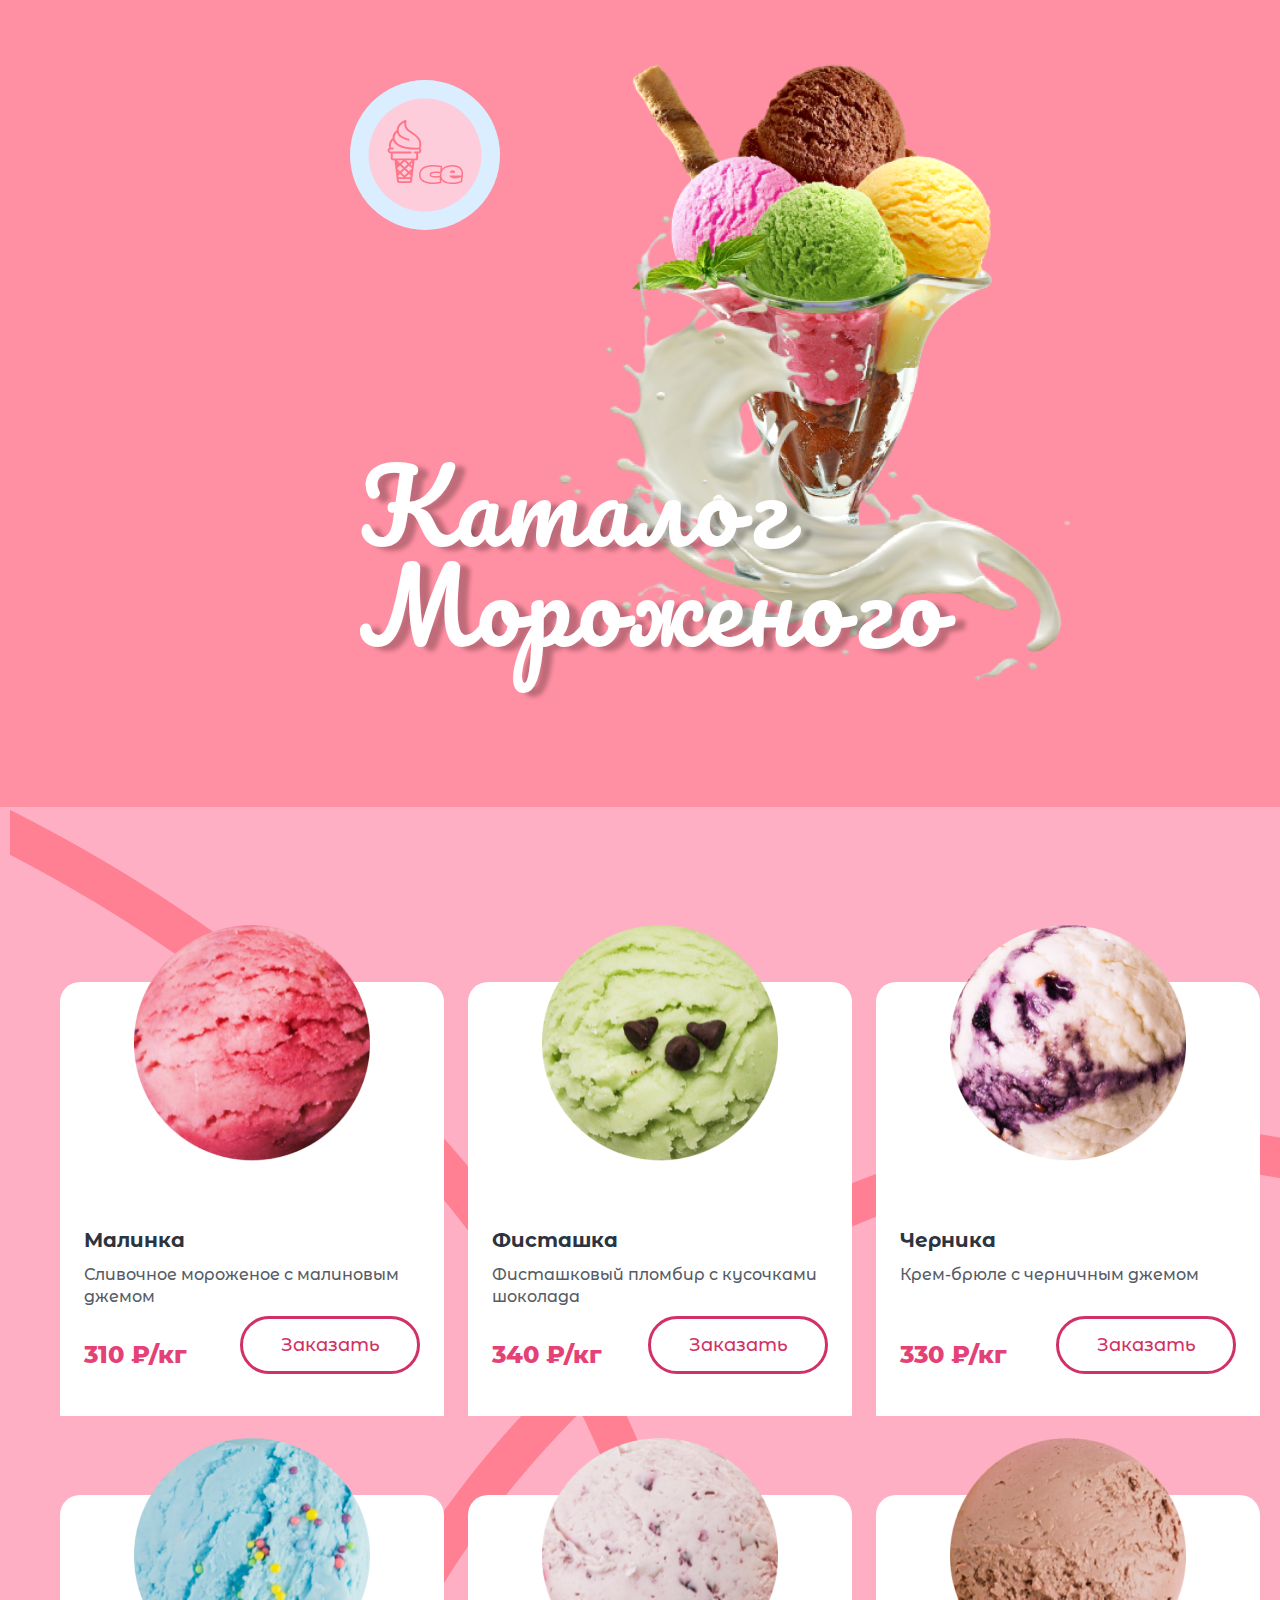
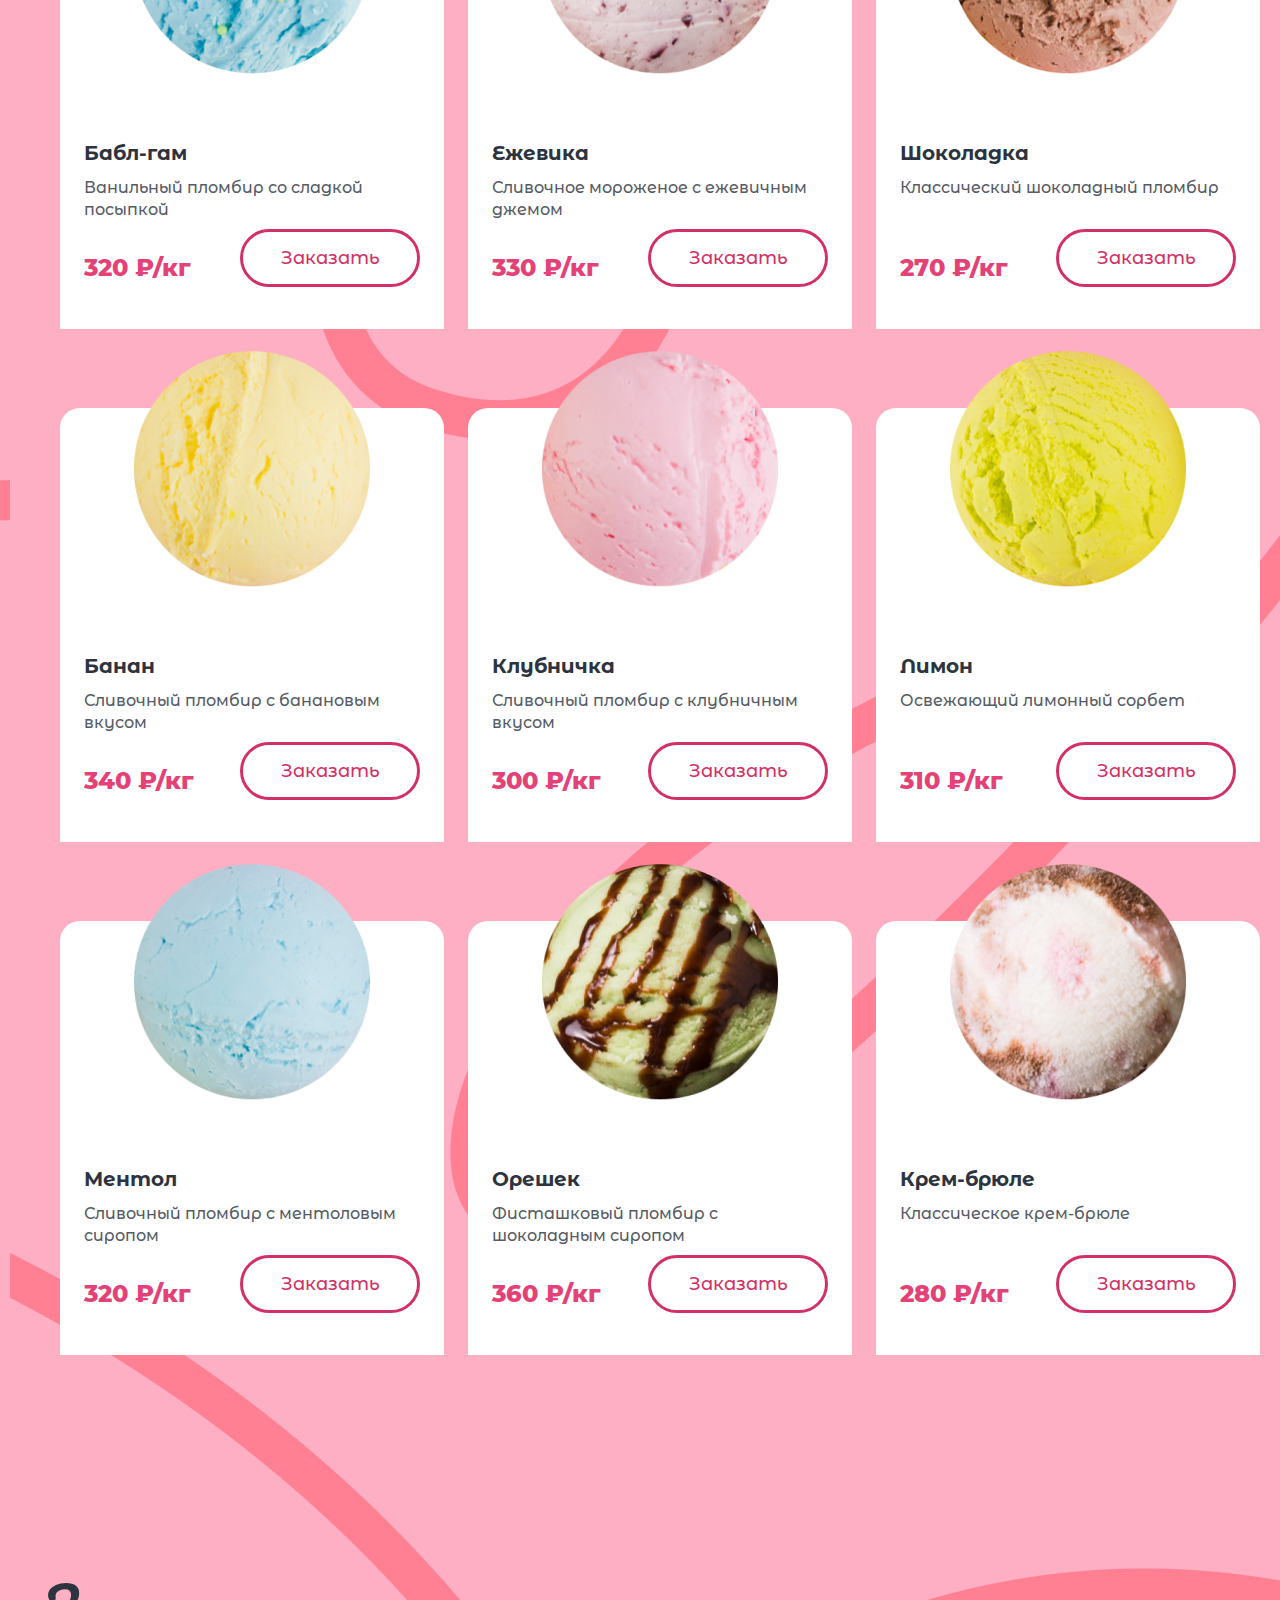
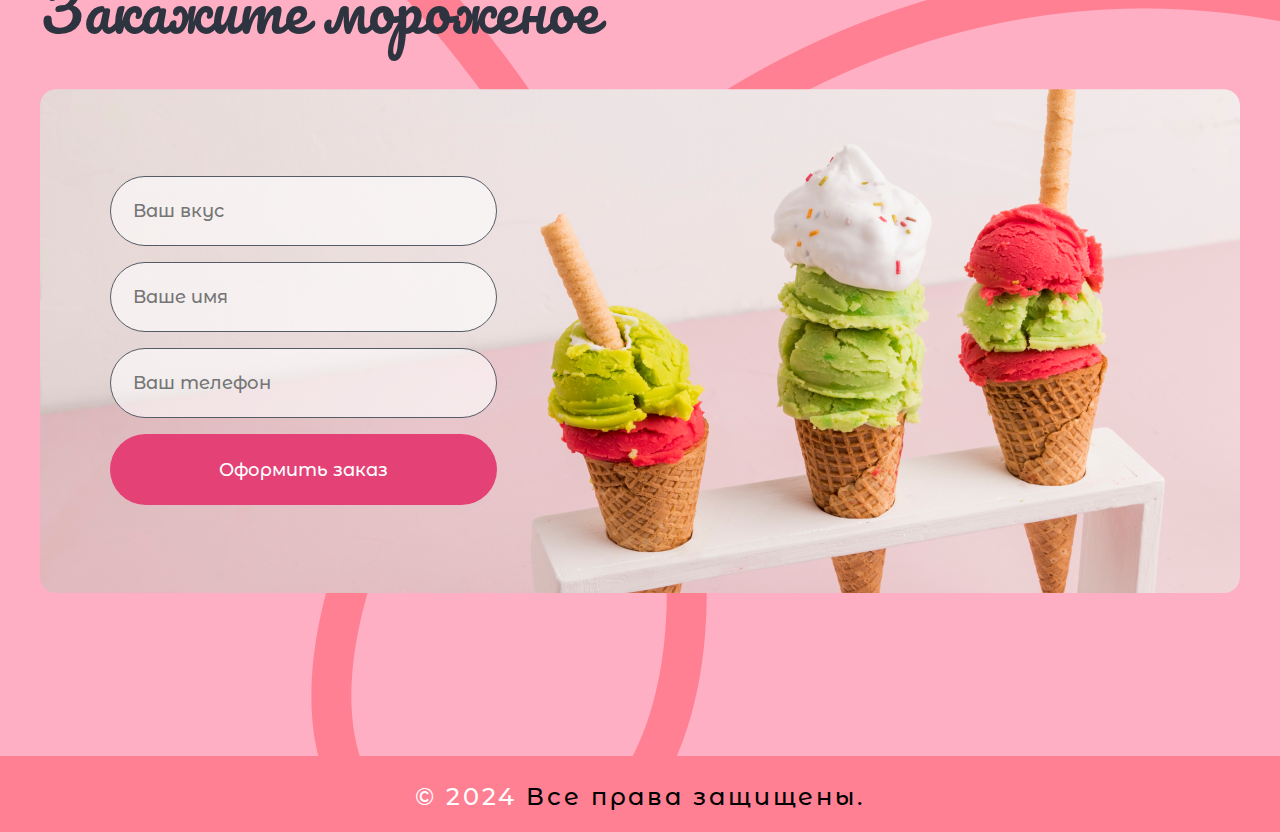
==== commit 1e3605db: "Исправляет баги" ====
--- a/catalog.html
+++ b/catalog.html
@@ -15,94 +15,96 @@
     <body>
         <main class="content">
             <section class="title">
-                <picture>
+                <a href="index.html">
+                <picture id="logo">
                     <source srcset="images/logo-mobile.svg" width="41" height="39" media="(max-width: 1239px)">
                     <img src="images/logo.svg" alt="Логотип" class="logo" width="150" height="150">
                 </picture>
+                </a>
                 <h1 class="title-text">Каталог<br> Мороженого</h1>
             </section>
             <div class="price-section">
             <section class="price">
                 <ul class="ice-sell">
                     <li class="ice-sell-prive">
-                        <img src="images/malina1.png" class="icon-sell-img">
+                        <img src="/images/malina1.png" class="icon-sell-img">
                         <p class="card-title">Малинка</p>
                         <p class="card-sub">Сливочное мороженое с малиновым джемом</p>
                         <p class="card-price">310 ₽/кг</p>
                         <button class="card-button">Заказать</button>
                     </li>
                     <li class="ice-sell-prive">
-                        <img src="images/fistahki1.png" class="icon-sell-img">
+                        <img src="/images/fistahki1.png" class="icon-sell-img">
                         <p class="card-title">Фисташка</p>
                         <p class="card-sub">Фисташковый пломбир с кусочками шоколада</p>
                         <p class="card-price">340 ₽/кг</p>
                         <button class="card-button">Заказать</button>
                     </li>
                     <li class="ice-sell-prive">
-                        <img src="images/chernik1.png" class="icon-sell-img">
+                        <img src="/images/chernik1.png" class="icon-sell-img">
                         <p class="card-title">Черника</p>
                         <p class="card-sub">Крем-брюле с черничным джемом</p>
                         <p class="card-price">330 ₽/кг</p>
                         <button class="card-button">Заказать</button>
                     </li>
                     <li class="ice-sell-prive">
-                        <img src="images/bablgam1.png" class="icon-sell-img">
+                        <img src="/images/bablgam1.png" class="icon-sell-img">
                         <p class="card-title">Бабл-гам</p>
                         <p class="card-sub">Ванильный пломбир со сладкой посыпкой</p>
                         <p class="card-price">320 ₽/кг</p>
                         <button class="card-button">Заказать</button>
                     </li>
                     <li class="ice-sell-prive">
-                        <img src="images/ejevika1.png" class="icon-sell-img">
+                        <img src="/images/ejevika1.png" class="icon-sell-img">
                         <p class="card-title">Ежевика</p>
                         <p class="card-sub">Сливочное мороженое с ежевичным джемом</p>
                         <p class="card-price">330 ₽/кг</p>
                         <button class="card-button">Заказать</button>
                     </li>
                     <li class="ice-sell-prive">
-                        <img src="images/chokolad1.png" class="icon-sell-img">
+                        <img src="/images/chokolad1.png" class="icon-sell-img">
                         <p class="card-title">Шоколадка</p>
                         <p class="card-sub">Классический шоколадный пломбир</p>
                         <p class="card-price">270 ₽/кг</p>
                         <button class="card-button">Заказать</button>
                     </li>
                     <li class="ice-sell-prive">
-                        <img src="images/banan1.png" class="icon-sell-img">
+                        <img src="/images/banan1.png" class="icon-sell-img">
                         <p class="card-title">Банан</p>
                         <p class="card-sub">Сливочный пломбир с банановым вкусом</p>
                         <p class="card-price">340 ₽/кг</p>
                         <button class="card-button">Заказать</button>
                     </li>
                     <li class="ice-sell-prive">
-                        <img src="images/klybni1.png" class="icon-sell-img">
+                        <img src="/images/klybni1.png" class="icon-sell-img">
                         <p class="card-title">Клубничка</p>
                         <p class="card-sub">Сливочный пломбир с клубничным вкусом</p>
                         <p class="card-price">300 ₽/кг</p>
                         <button class="card-button">Заказать</button>
                     </li>
                     <li class="ice-sell-prive">
-                        <img src="images/lemon1.png" class="icon-sell-img">
+                        <img src="/images/lemon1.png" class="icon-sell-img">
                         <p class="card-title">Лимон</p>
                         <p class="card-sub">Освежающий лимонный сорбет</p>
                         <p class="card-price">310 ₽/кг</p>
                         <button class="card-button">Заказать</button>
                     </li>
                     <li class="ice-sell-prive">
-                        <img src="images/mentol1.png" class="icon-sell-img">
+                        <img src="/images/mentol1.png" class="icon-sell-img">
                         <p class="card-title">Ментол</p>
                         <p class="card-sub">Сливочный пломбир с ментоловым сиропом</p>
                         <p class="card-price">320 ₽/кг</p>
                         <button class="card-button">Заказать</button>
                     </li>
                     <li class="ice-sell-prive">
-                        <img src="images/orehek1.png" class="icon-sell-img">
+                        <img src="/images/orehek1.png" class="icon-sell-img">
                         <p class="card-title">Орешек</p>
                         <p class="card-sub">Фисташковый пломбир с шоколадным сиропом</p>
                         <p class="card-price">360 ₽/кг</p>
                         <button class="card-button">Заказать</button>
                     </li>
                     <li class="ice-sell-prive">
-                        <img src="images/krem-bryle.png" class="icon-sell-img">
+                        <img src="/images/krem-bryle.png" class="icon-sell-img">
                         <p class="card-title">Крем-брюле</p>
                         <p class="card-sub">Классическое крем-брюле</p>
                         <p class="card-price">280 ₽/кг</p>
@@ -126,6 +128,5 @@
         <footer class="footer">
             <p class="footer-text"><span>© 2024</span> Все права защищены.</p>
         </footer>
-    
     </body>
-</html>
+</html>--- a/styles/styles.css
+++ b/styles/styles.css
@@ -43,6 +43,13 @@
     padding: 19px 36px 15px 43px;
     display: block;
     width: 371px;
+    transition-property: background-color, color;
+    transition-duration: 0.2s, 0.2s;
+}
+
+.button:hover {
+    color: #ffffff;
+    background-color: #D23166;
 }
 
 .header {
@@ -220,6 +227,12 @@
     padding: 0 20px 41px;
     border-radius: 20px;
     position: relative;
+    transform: scale(1);
+    transition-property: transform;
+    transition-duration: 0.3s;
+}
+.select-list-item:hover {
+    transform: scale(1.1);
 }
 
 .select-image {
@@ -284,7 +297,7 @@
     border: 3px solid #000;
     padding: 19px 5px;
     font-family: inherit;
-    transition: background 0.3s ease;
+    transition: background 0.3s ease, border 0.3s ease;
 }
 
 .button-vanilla {
@@ -304,6 +317,10 @@
 .taste-button:disabled {
     background: #DDDDDD;
     border: #A5A5A5 3px solid;
+}
+
+.taste-button:hover {
+    border: 3px solid #D23166;
 }
 
 .button-blueberry {
@@ -362,6 +379,11 @@
     color: #000;
     border: #F3CB60 solid 3px;
     margin-left: auto;
+    transition-property: background-color;
+    transition-duration: 0.2s;
+}
+.magic-button:hover {
+    background-color: #F3CB60;
 }
 
 .ice-cream-list {
--- a/styles/styles-price.css
+++ b/styles/styles-price.css
@@ -128,6 +128,7 @@
 }
 
 .card-button:hover  {
+
     background-color:  #E44277;
     border: 0;
     color: #FFFFFF;
@@ -207,4 +208,143 @@
 
 .input__button:hover {
     background-color:  #df5683;
+}
+
+@media (max-width: 1239px) {
+
+    .title {
+        background: url(/images/ice-cream2.png) no-repeat;
+        background-position: top;
+        background-size: 500px;
+        background-color: #FEAFC3;
+        min-width: 400px;
+    }
+
+    .title-text {
+        font-family: 'Pacifico';
+        font-style: normal;
+        font-weight: 400;
+        font-size: 40px;
+        line-height: 100%;
+        letter-spacing: 0.04em;
+        color: #FFFFFF;
+        text-shadow: 0px 4px 4px rgba(0, 0, 0, 0.25);
+        padding: 0 0 0 20px;
+    }
+
+    picture {
+        position: absolute;
+        width: 41px;
+        height: 39.2px;
+        left: 20px;
+        top: 20.8px;
+        width: auto;
+        height: auto;
+    }
+
+    .price-section {
+        min-height: 2493px;
+        background: url(/images/line2.png) #FEAFC3 10px top;
+        display: flex;
+        flex-direction: column;
+    }
+
+    .ice-sell {
+        padding: 0;
+    }
+
+    .icon-sell-img {
+        position: relative;
+        width: 188px;
+        height: 188px;
+        left: 67px;
+        top: -67px;
+    }
+
+
+    .ice-sell-prive {
+        display: flex;
+        width: 100%;
+        flex-direction: column;
+        row-gap: 0px;
+    }
+
+    .card-title {
+        font-family: 'Montserrat Alternates';
+        font-style: normal;
+        font-weight: 700;
+        font-size: 20px;
+        line-height: 24px;
+        text-align: center;
+        color: #2D3440;
+        margin: 0;
+    }
+
+    .card-sub {
+        font-family: 'Montserrat Alternates';
+        font-style: normal;
+        font-weight: 500;
+        font-size: 16px;
+        line-height: 22px;
+        text-align: center;
+        color: #565C66;
+        margin: 0;
+    }
+
+    .card-price {
+        font-family: 'Montserrat Alternates';
+        font-style: normal;
+        font-weight: 800;
+        font-size: 24px;
+        line-height: 29px;
+        text-align: center;
+        color: #E44277;
+}
+
+
+    .order-form {
+        min-width: 300px;
+        height: auto;
+
+    }
+
+    .form-title  {
+        width: 278.5px;
+        height: 84px;;
+        font-family: 'Pacifico';
+        font-style: normal;
+        font-weight: 400;
+        font-size: 42px;
+        line-height: 100%;
+        text-align: center;
+        color: #2D3440;
+    }
+
+    .form {
+        display: flex;
+        flex-direction: column;
+        width: auto;
+        padding: 0;
+        background: url(/images/form-fon.png) 100%;
+    }
+
+    .input-form {
+        width: 280px;
+        height: 70px;
+        left: 19px;
+        top: 2728px;
+    }
+
+    .input__button {
+        width: 280px;
+        height: 71px;
+        background: #E44277;
+        border-radius: 60px;
+    }
+
+
+    .footer {
+        display: block;
+    };
+
 }